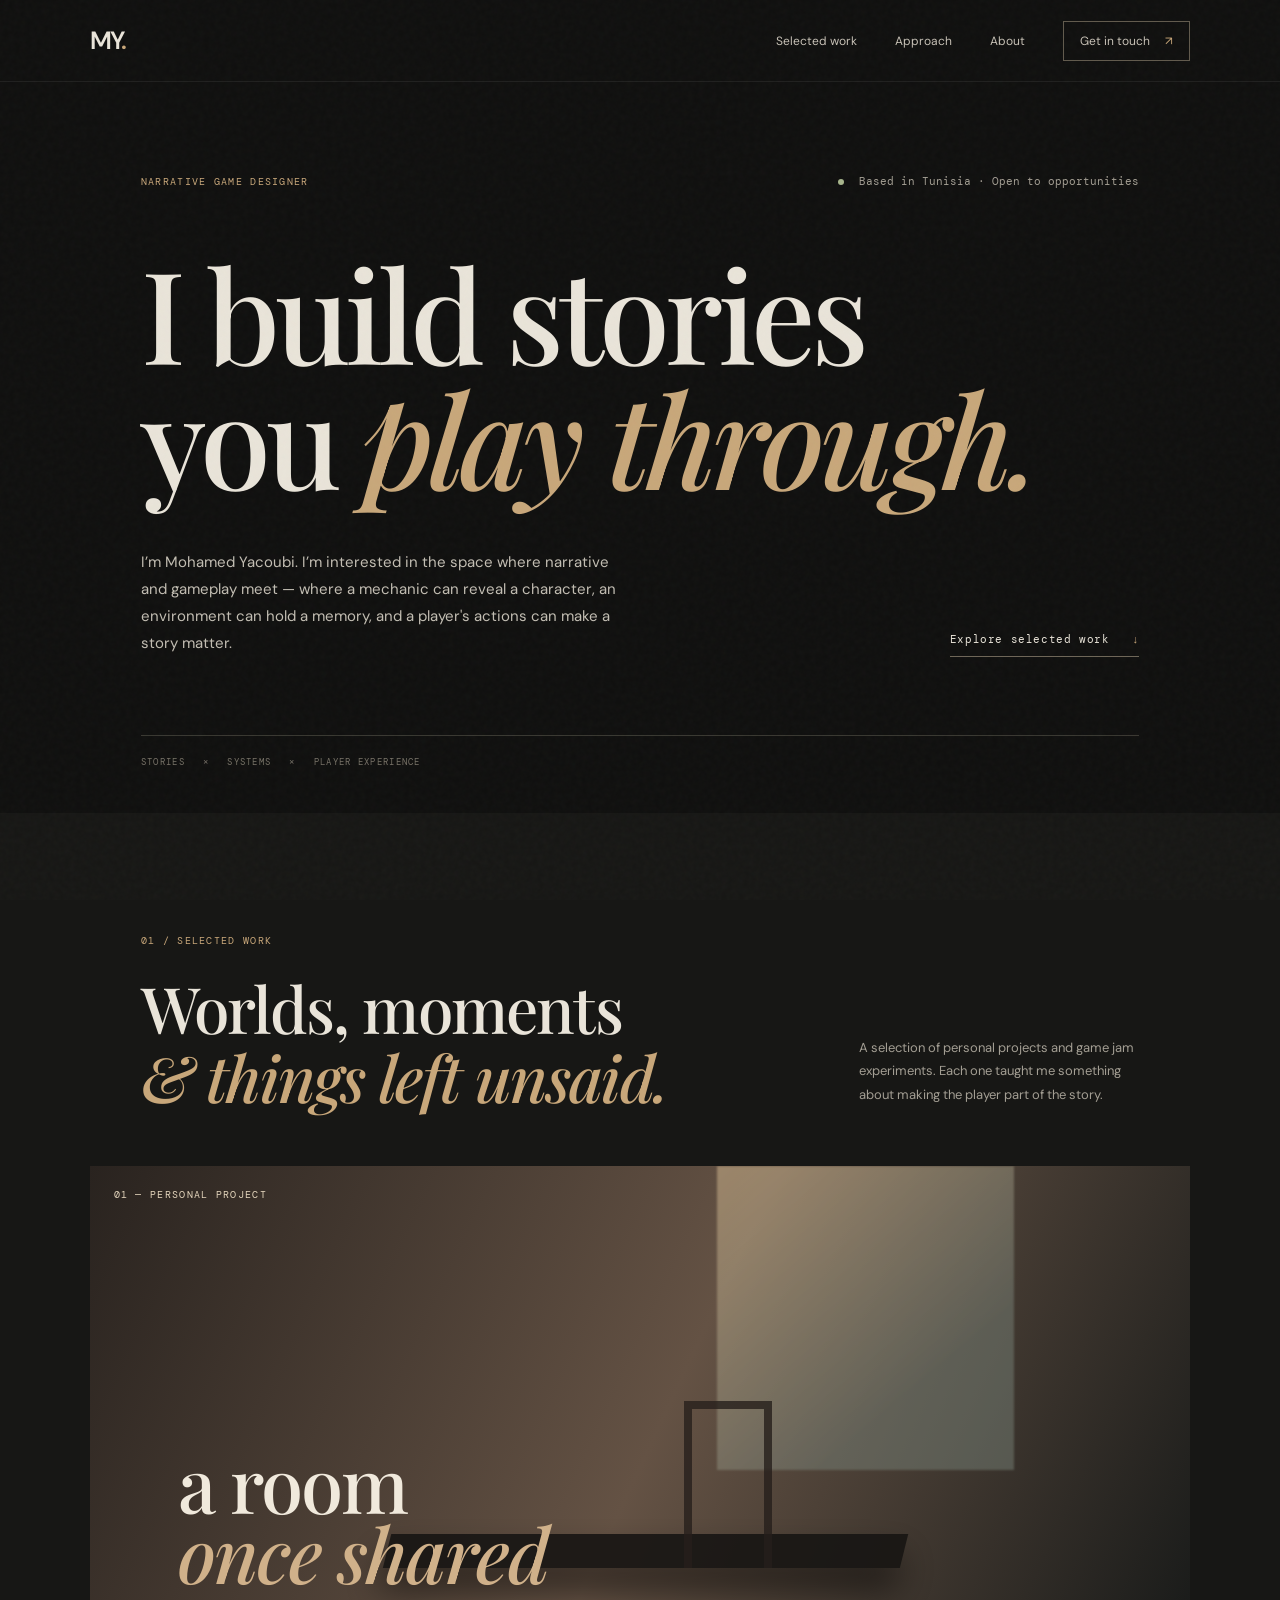
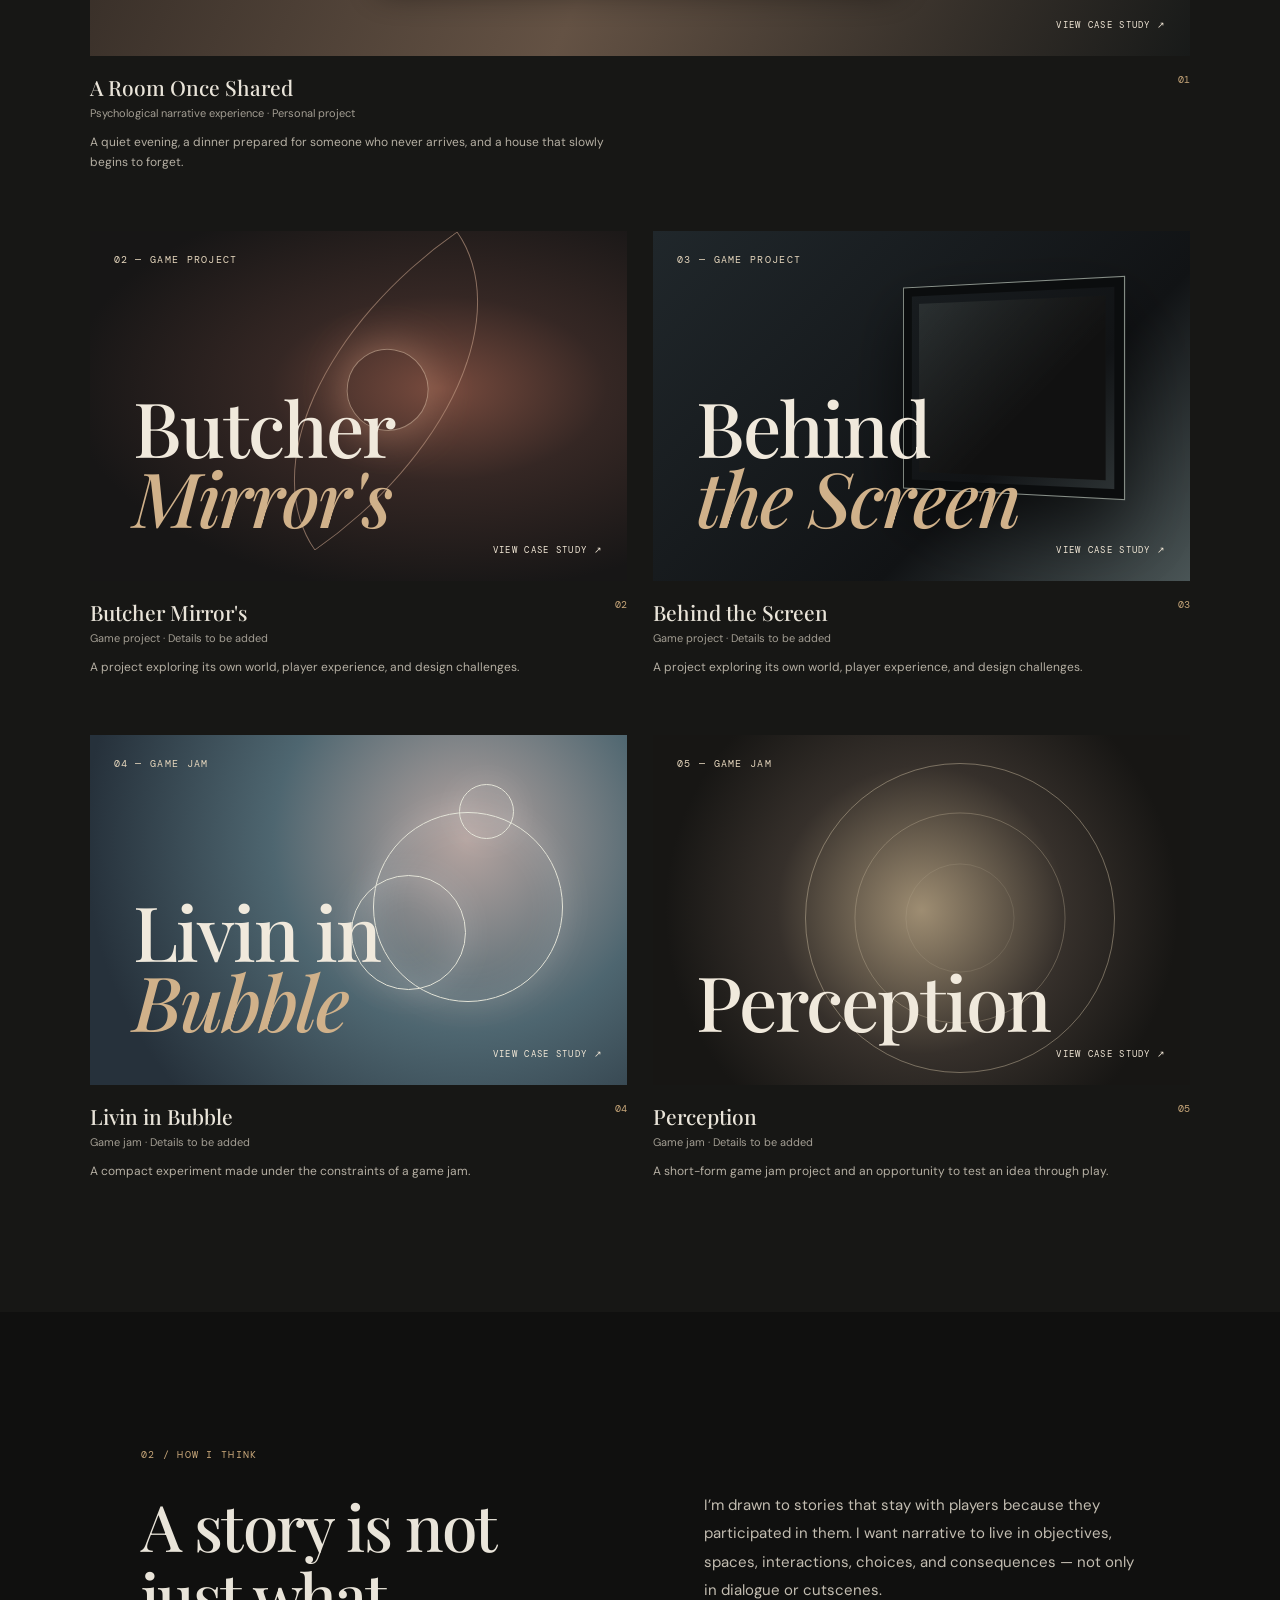
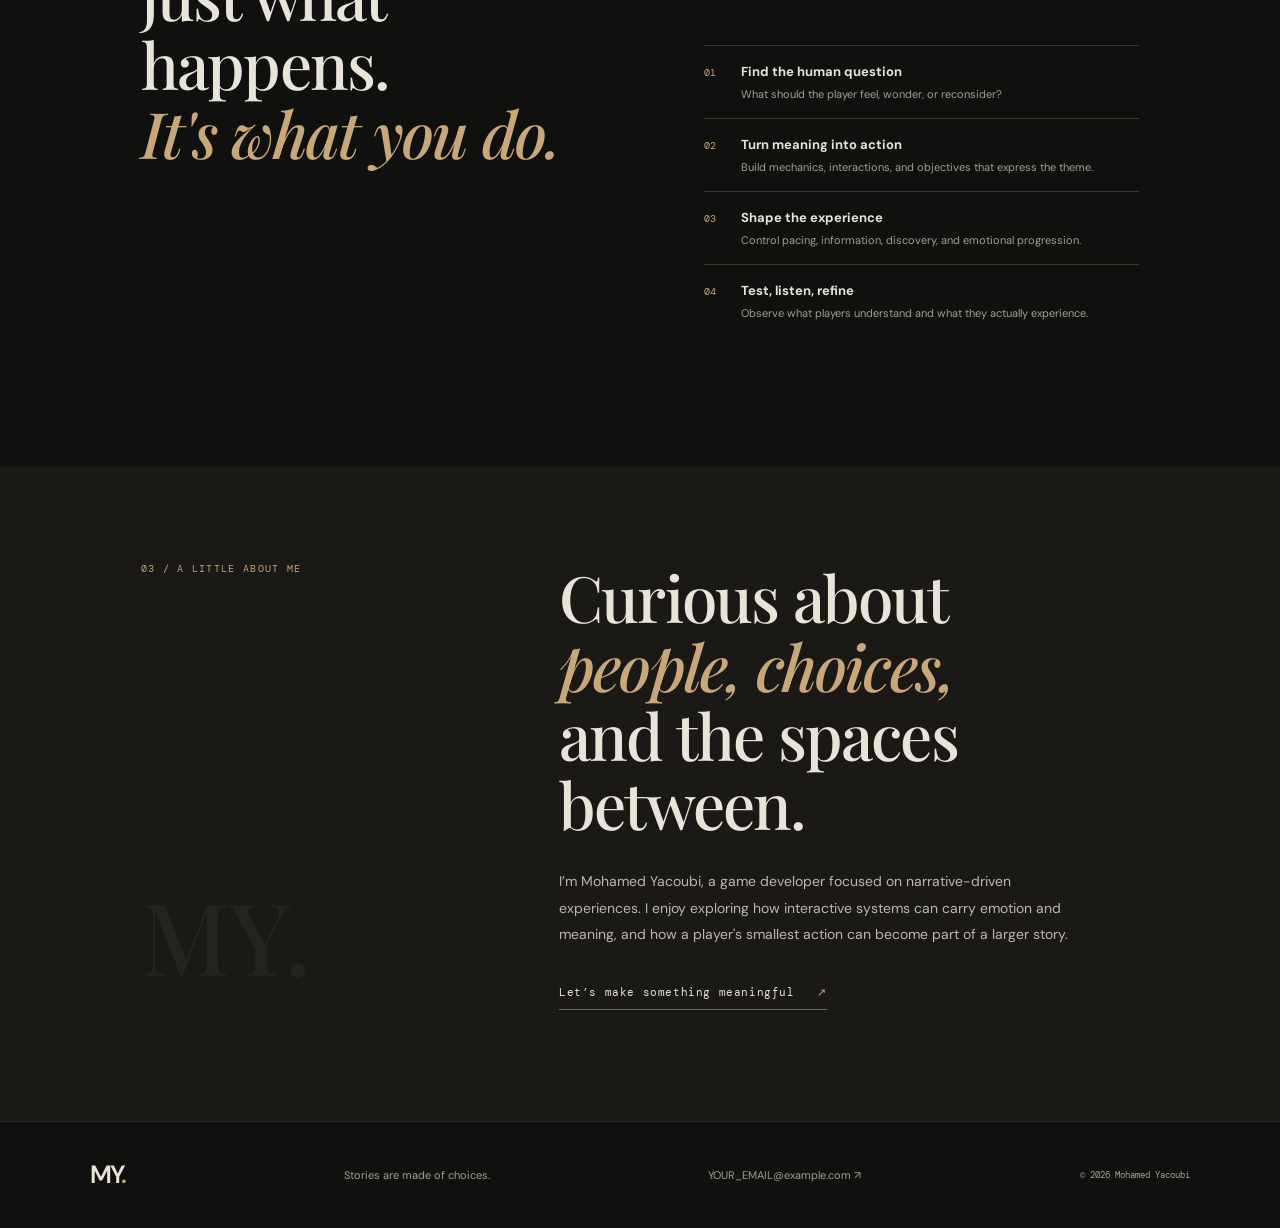
==== index.html @ dafafb75 "1" ====
<!DOCTYPE html>
<html lang="en">
<head>
  <meta charset="UTF-8">
  <meta name="viewport" content="width=device-width, initial-scale=1.0">
  <meta name="description" content="Narrative game design portfolio — stories shaped through play.">
  <title>Mohamed Yacoubi — Narrative Game Designer</title>
  <link rel="preconnect" href="https://fonts.googleapis.com">
  <link rel="preconnect" href="https://fonts.gstatic.com" crossorigin>
  <link href="https://fonts.googleapis.com/css2?family=DM+Mono:wght@400;500&family=DM+Sans:wght@400;500;600;700&family=Playfair+Display:ital,wght@0,500;0,600;0,700;1,500;1,600&display=swap" rel="stylesheet">
  <link rel="stylesheet" href="styles.css">
</head>
<body>
  <div class="grain"></div>
  <header class="site-header">
    <a class="wordmark" href="index.html">MY<span>.</span></a>
    <nav>
      <a href="#work">Selected work</a>
      <a href="#approach">Approach</a>
      <a href="#about">About</a>
      <a class="nav-contact" href="mailto:YOUR_EMAIL@example.com">Get in touch <span>↗</span></a>
    </nav>
    <button class="menu-toggle" aria-label="Open menu">☰</button>
  </header>

  <main>
    <section class="hero">
      <div class="hero-meta"><span class="eyebrow">NARRATIVE GAME DESIGNER</span><span class="availability"><i></i> Based in Tunisia · Open to opportunities</span></div>
      <h1>I build stories<br>you <em>play through.</em></h1>
      <div class="hero-bottom">
        <p class="hero-intro">I’m Mohamed Yacoubi. I’m interested in the space where narrative and gameplay meet — where a mechanic can reveal a character, an environment can hold a memory, and a player's actions can make a story matter.</p>
        <a class="text-link" href="#work">Explore selected work <span>↓</span></a>
      </div>
      <div class="hero-rule"><span>STORIES</span><span>×</span><span>SYSTEMS</span><span>×</span><span>PLAYER EXPERIENCE</span></div>
    </section>

    <section class="work-section" id="work">
      <div class="section-heading">
        <div><span class="eyebrow">01 / SELECTED WORK</span><h2>Worlds, moments<br><em>&amp; things left unsaid.</em></h2></div>
        <p>A selection of personal projects and game jam experiments. Each one taught me something about making the player part of the story.</p>
      </div>
      <div class="project-grid">
        <a class="project-card card-large" href="project.html?id=room">
          <div class="cover cover-room"><span class="cover-index">01 — PERSONAL PROJECT</span><div class="cover-art room-art"><span class="window-light"></span><span class="table-shape"></span><span class="chair-shape"></span></div><span class="cover-title">a room<br><i>once shared</i></span><span class="cover-open">VIEW CASE STUDY ↗</span></div>
          <div class="project-caption"><div><h3>A Room Once Shared</h3><p>Psychological narrative experience · Personal project</p></div><span>01</span></div>
          <p class="project-teaser">A quiet evening, a dinner prepared for someone who never arrives, and a house that slowly begins to forget.</p>
        </a>
        <a class="project-card" href="project.html?id=butcher">
          <div class="cover cover-butcher"><span class="cover-index">02 — GAME PROJECT</span><div class="abstract-eye"></div><span class="cover-title">Butcher<br><i>Mirror's</i></span><span class="cover-open">VIEW CASE STUDY ↗</span></div>
          <div class="project-caption"><div><h3>Butcher Mirror's</h3><p>Game project · Details to be added</p></div><span>02</span></div>
          <p class="project-teaser">A project exploring its own world, player experience, and design challenges.</p>
        </a>
        <a class="project-card" href="project.html?id=behind">
          <div class="cover cover-behind"><span class="cover-index">03 — GAME PROJECT</span><div class="screen-shape"><span></span></div><span class="cover-title">Behind<br><i>the Screen</i></span><span class="cover-open">VIEW CASE STUDY ↗</span></div>
          <div class="project-caption"><div><h3>Behind the Screen</h3><p>Game project · Details to be added</p></div><span>03</span></div>
          <p class="project-teaser">A project exploring its own world, player experience, and design challenges.</p>
        </a>
        <a class="project-card" href="project.html?id=bubble">
          <div class="cover cover-bubble"><span class="cover-index">04 — GAME JAM</span><div class="bubble-shapes"><i></i><i></i><i></i></div><span class="cover-title">Livin in<br><i>Bubble</i></span><span class="cover-open">VIEW CASE STUDY ↗</span></div>
          <div class="project-caption"><div><h3>Livin in Bubble</h3><p>Game jam · Details to be added</p></div><span>04</span></div>
          <p class="project-teaser">A compact experiment made under the constraints of a game jam.</p>
        </a>
        <a class="project-card" href="project.html?id=perception">
          <div class="cover cover-perception"><span class="cover-index">05 — GAME JAM</span><div class="perception-rings"><i></i><i></i><i></i></div><span class="cover-title">Perception</span><span class="cover-open">VIEW CASE STUDY ↗</span></div>
          <div class="project-caption"><div><h3>Perception</h3><p>Game jam · Details to be added</p></div><span>05</span></div>
          <p class="project-teaser">A short-form game jam project and an opportunity to test an idea through play.</p>
        </a>
      </div>
    </section>

    <section class="approach-section" id="approach">
      <span class="eyebrow">02 / HOW I THINK</span>
      <div class="approach-layout">
        <h2>A story is not<br>just what happens.<br><em>It's what you do.</em></h2>
        <div class="approach-copy">
          <p>I’m drawn to stories that stay with players because they participated in them. I want narrative to live in objectives, spaces, interactions, choices, and consequences — not only in dialogue or cutscenes.</p>
          <div class="approach-list">
            <div><span>01</span><p><b>Find the human question</b><small>What should the player feel, wonder, or reconsider?</small></p></div>
            <div><span>02</span><p><b>Turn meaning into action</b><small>Build mechanics, interactions, and objectives that express the theme.</small></p></div>
            <div><span>03</span><p><b>Shape the experience</b><small>Control pacing, information, discovery, and emotional progression.</small></p></div>
            <div><span>04</span><p><b>Test, listen, refine</b><small>Observe what players understand and what they actually experience.</small></p></div>
          </div>
        </div>
      </div>
    </section>

    <section class="about-section" id="about">
      <div class="about-label"><span class="eyebrow">03 / A LITTLE ABOUT ME</span><span class="about-mark">MY.</span></div>
      <div class="about-content"><h2>Curious about<br><em>people, choices,</em><br>and the spaces between.</h2><p>I’m Mohamed Yacoubi, a game developer focused on narrative-driven experiences. I enjoy exploring how interactive systems can carry emotion and meaning, and how a player's smallest action can become part of a larger story.</p><a class="text-link" href="mailto:YOUR_EMAIL@example.com">Let’s make something meaningful <span>↗</span></a></div>
    </section>
  </main>

  <footer><a class="wordmark" href="#">MY<span>.</span></a><p>Stories are made of choices.</p><a href="mailto:YOUR_EMAIL@example.com">YOUR_EMAIL@example.com ↗</a><small>© 2026 Mohamed Yacoubi</small></footer>
  <script src="script.js"></script>
</body>
</html>
---- styles.css ----
@import url('https://fonts.googleapis.com/css2?family=DM+Mono:wght@400;500&family=DM+Sans:wght@400;500;600;700&family=Playfair+Display:ital,wght@0,500;0,600;0,700;1,500;1,600&display=swap');
:root{--bg:#10100f;--panel:#191917;--paper:#e9e4d9;--muted:#a39e93;--line:#393831;--accent:#c8a77a;--serif:'Playfair Display',Georgia,serif;--sans:'DM Sans',Arial,sans-serif;--mono:'DM Mono',monospace}
*{box-sizing:border-box}html{scroll-behavior:smooth}body{margin:0;background:var(--bg);color:var(--paper);font-family:var(--sans);font-weight:400}a{color:inherit;text-decoration:none}.grain{position:fixed;inset:0;pointer-events:none;z-index:10;opacity:.055;background-image:url("data:image/svg+xml,%3Csvg viewBox='0 0 180 180' xmlns='http://www.w3.org/2000/svg'%3E%3Cfilter id='n'%3E%3CfeTurbulence type='fractalNoise' baseFrequency='.9' numOctaves='3' stitchTiles='stitch'/%3E%3C/filter%3E%3Crect width='100%25' height='100%25' filter='url(%23n)' opacity='.5'/%3E%3C/svg%3E")}
.site-header{height:82px;padding:0 7vw;display:flex;align-items:center;justify-content:space-between;border-bottom:1px solid #ffffff12;position:relative;z-index:20}.wordmark{font:600 25px var(--sans);letter-spacing:-2px}.wordmark span{color:var(--accent)}nav{display:flex;align-items:center;gap:38px;font-size:12px;color:#c7c1b6}nav a{transition:color .2s}nav a:hover,.text-link:hover{color:var(--accent)}.nav-contact{border:1px solid #625b4e;padding:11px 16px}.nav-contact span{color:var(--accent);margin-left:12px}.menu-toggle{display:none;background:none;border:0;color:var(--paper);font-size:22px}
.hero{padding:92px 11vw 45px;min-height:610px;display:flex;flex-direction:column;justify-content:center}.hero-meta,.hero-bottom,.hero-rule{display:flex;justify-content:space-between;align-items:center}.eyebrow,.cover-index,.cover-open,.hero-rule,.project-hero-meta,.back-link,.project-status{font:10px var(--mono);letter-spacing:1.3px;color:var(--accent)}.availability{font:11px var(--mono);color:var(--muted)}.availability i{display:inline-block;width:6px;height:6px;background:#a7b58c;border-radius:50%;margin-right:8px}.hero h1{font:500 clamp(68px,10vw,142px)/.98 var(--serif);letter-spacing:-5px;margin:62px 0 48px}.hero h1 em,.section-heading h2 em,.approach-layout h2 em,.about-content h2 em,.case-block h2 em{font-weight:500;color:var(--accent)}.hero-bottom{align-items:flex-end;gap:40px}.hero-intro{max-width:490px;font-size:15px;line-height:1.8;color:#c3beb3;margin:0}.text-link{font:11px var(--mono);letter-spacing:.6px;border-bottom:1px solid #6e6658;padding-bottom:10px;white-space:nowrap}.text-link span{color:var(--accent);margin-left:15px}.hero-rule{justify-content:flex-start;gap:18px;border-top:1px solid var(--line);margin-top:78px;padding-top:20px;color:#777267;font-size:9px}
.work-section{padding:115px 7vw 130px;background:#171715}.section-heading{display:flex;justify-content:space-between;align-items:flex-end;margin:0 4vw 55px}.section-heading h2,.approach-layout h2,.about-content h2{font:500 clamp(42px,5vw,68px)/1.08 var(--serif);letter-spacing:-1.8px;margin:24px 0 0}.section-heading>p{max-width:280px;font-size:13px;line-height:1.8;color:var(--muted);margin:0 0 5px}.project-grid{display:grid;grid-template-columns:1fr 1fr;gap:58px 26px}.project-card{display:block;min-width:0}.card-large{grid-column:span 2}.cover{height:350px;position:relative;overflow:hidden;background:#282722;transition:filter .3s}.card-large .cover{height:490px}.project-card:hover .cover{filter:brightness(1.14)}.cover-index{position:absolute;top:22px;left:24px;z-index:2;color:#e5d6bd}.cover-title{position:absolute;z-index:3;left:8%;bottom:14%;font:500 clamp(42px,6vw,76px)/.92 var(--serif);letter-spacing:-2px;color:#f0e9dc}.cover-title i{color:#d0b18a}.cover-open{position:absolute;right:24px;bottom:25px;z-index:3;color:#f1e7d6;font-size:9px}.project-caption{display:flex;justify-content:space-between;margin-top:17px}.project-caption h3{font:500 21px var(--serif);margin:0 0 5px}.project-caption p,.project-teaser{font-size:11px;color:var(--muted);margin:0}.project-caption>span{font:10px var(--mono);color:var(--accent)}.project-teaser{font-size:12px;line-height:1.7;max-width:540px;margin-top:12px;color:#b5afa3}
.cover-room{background:linear-gradient(115deg,#29231f,#645244 52%,#181a19)}.room-art{position:absolute;inset:0;opacity:.9}.window-light{position:absolute;right:16%;top:0;width:27%;height:62%;background:linear-gradient(140deg,#e5c99c,#7f8a80 70%);opacity:.5;filter:blur(1px)}.table-shape{position:absolute;bottom:18%;left:27%;width:47%;height:7%;background:#171513;transform:skew(-14deg);box-shadow:0 22px 35px #0009}.chair-shape{position:absolute;bottom:18%;left:54%;width:8%;height:34%;border:8px solid #211b18;border-bottom:0;opacity:.8}.cover-butcher{background:radial-gradient(ellipse at 65% 45%,#784b3e 0,#352724 34%,#171616 75%)}.abstract-eye{position:absolute;width:300px;height:180px;border:1px solid #c9a38b;border-radius:100% 0;transform:rotate(-35deg);right:17%;top:20%;opacity:.6}.abstract-eye:after{content:"";position:absolute;width:80px;height:80px;border:1px solid #d2b49c;border-radius:50%;left:37%;top:27%;box-shadow:0 0 45px #c38e75}.cover-behind{background:linear-gradient(135deg,#20272b,#111315 65%,#4a5556)}.screen-shape{position:absolute;right:13%;top:15%;width:42%;height:60%;border:9px solid #0b0d0e;box-shadow:0 0 0 1px #89918a,0 30px 70px #0009;transform:perspective(500px) rotateY(-14deg)}.screen-shape span{position:absolute;inset:8px;background:linear-gradient(135deg,#78847e33,#111 60%)}.cover-bubble{background:radial-gradient(circle at 70% 30%,#b5a4a0,#4e6670 43%,#26313b 85%)}.bubble-shapes i{position:absolute;border:1px solid #e5e5d9;border-radius:50%;width:190px;height:190px;right:12%;top:22%;box-shadow:inset 0 0 40px #fff2,0 0 35px #fff2}.bubble-shapes i:nth-child(2){width:115px;height:115px;right:30%;top:40%}.bubble-shapes i:nth-child(3){width:55px;height:55px;right:21%;top:14%}.cover-perception{background:radial-gradient(circle at center,#9e8d72,#36302b 45%,#171614 80%)}.perception-rings i{position:absolute;width:310px;height:310px;border:1px solid #d3c4a7;border-radius:50%;top:8%;right:14%;opacity:.45}.perception-rings i:nth-child(2){transform:scale(.68)}.perception-rings i:nth-child(3){transform:scale(.35)}
.approach-section{padding:130px 11vw}.approach-layout{display:grid;grid-template-columns:1fr 1fr;gap:10vw;margin-top:28px}.approach-layout h2{margin:0}.approach-copy>p{font-size:15px;line-height:1.9;color:#c3bdb1;margin:0 0 40px}.approach-list>div{display:flex;gap:25px;border-top:1px solid var(--line);padding:17px 0}.approach-list>div>span{font:10px var(--mono);color:var(--accent);padding-top:3px}.approach-list p{margin:0;font-size:13px}.approach-list small{display:block;color:var(--muted);font-size:11px;margin-top:7px}
.about-section{padding:95px 11vw 120px;background:#1a1916;display:grid;grid-template-columns:1fr 2fr;gap:10vw}.about-label{display:flex;flex-direction:column;justify-content:space-between}.about-mark{font:500 100px var(--serif);color:#ffffff0c}.about-content h2{margin:0 0 30px}.about-content>p{font-size:14px;line-height:1.9;color:#bdb7ab;max-width:520px;margin-bottom:32px}
footer{padding:35px 7vw;display:flex;align-items:center;justify-content:space-between;border-top:1px solid #ffffff18;color:var(--muted);font-size:11px}footer .wordmark{color:var(--paper)}footer small{font:9px var(--mono)}
/* Project detail pages */
.project-page{padding:45px 11vw 100px}.back-link{display:inline-block;margin-bottom:55px;color:#b9ad99}.project-hero-meta{display:flex;justify-content:space-between;margin-bottom:20px}.project-cover{height:440px;position:relative;overflow:hidden;display:flex;align-items:flex-end;padding:0 7% 7%;background:#292722}.project-cover h1{font:500 clamp(56px,9vw,112px)/.95 var(--serif);letter-spacing:-3px;position:relative;z-index:2;margin:0}.project-cover .cover-index{top:24px;left:26px}.project-cover-art{position:absolute;inset:0;opacity:.45}.project-intro{padding:50px 0 70px;border-bottom:1px solid var(--line);display:grid;grid-template-columns:1fr 2fr auto;gap:35px;align-items:start}.project-intro>p{font:500 25px/1.5 var(--serif);max-width:690px;margin:0;color:#e4ddd0}.project-status{font-size:9px;border:1px solid #665c4e;padding:9px 11px;white-space:nowrap}.case-study{padding-top:25px}.case-block{display:grid;grid-template-columns:1fr 2fr;gap:10vw;padding:65px 0;border-bottom:1px solid var(--line)}.case-block>.eyebrow{padding-top:12px}.case-block h2{font:500 clamp(38px,5vw,58px)/1.08 var(--serif);margin:0 0 24px}.case-block>div>p{font-size:14px;line-height:2;color:#c1bbaf;max-width:700px;margin:0}.learning-block{border-bottom:0}.content-needed{background:#1b1a17;border:1px solid #3b372e;padding:35px 40px;margin:55px 0}.content-needed h2{font:500 35px var(--serif);margin:17px 0}.content-needed>p{font-size:13px;line-height:1.8;color:#bdb6aa;max-width:650px}.content-needed ul{padding-left:20px;color:#d7cfc1;font-size:13px;line-height:2}.editor-note{border-left:2px solid var(--accent);padding-left:15px;color:#a79c8a!important}.next-project{display:flex;justify-content:space-between;border-top:1px solid var(--line);padding-top:25px;font:11px var(--mono);color:var(--accent)}
@media(max-width:760px){.site-header{height:70px;padding:0 6vw}nav{display:none;position:absolute;top:70px;left:0;right:0;background:#171715;padding:25px 7vw;flex-direction:column;align-items:flex-start;gap:22px}.site-header.menu-open nav{display:flex}.menu-toggle{display:block}.hero{padding:75px 7vw 35px;min-height:570px}.hero h1{font-size:clamp(58px,15vw,94px);letter-spacing:-3px;margin:65px 0 35px}.hero-meta{align-items:flex-start;gap:15px;flex-direction:column}.hero-bottom{align-items:flex-start;flex-direction:column}.hero-rule{margin-top:55px;gap:9px;font-size:7px}.work-section{padding:85px 6vw}.section-heading{margin:0 0 35px;display:block}.section-heading>p{margin-top:22px}.project-grid{grid-template-columns:1fr;gap:40px}.card-large{grid-column:auto}.cover,.card-large .cover{height:330px}.cover-title{font-size:54px}.approach-section{padding:85px 7vw}.approach-layout{grid-template-columns:1fr;gap:45px}.about-section{padding:75px 7vw;grid-template-columns:1fr;gap:30px}.about-mark{display:none}footer{padding:30px 7vw;flex-wrap:wrap;gap:18px}footer p{display:none}.project-page{padding:35px 7vw 70px}.back-link{margin-bottom:35px}.project-cover{height:330px}.project-cover h1{font-size:58px}.project-intro{grid-template-columns:1fr;gap:18px;padding:35px 0 45px}.project-intro>p{font-size:22px}.project-status{justify-self:start}.case-block{grid-template-columns:1fr;gap:20px;padding:45px 0}.case-block h2{font-size:45px}.content-needed{padding:25px 22px;margin:40px 0}.next-project{gap:15px;font-size:9px}}
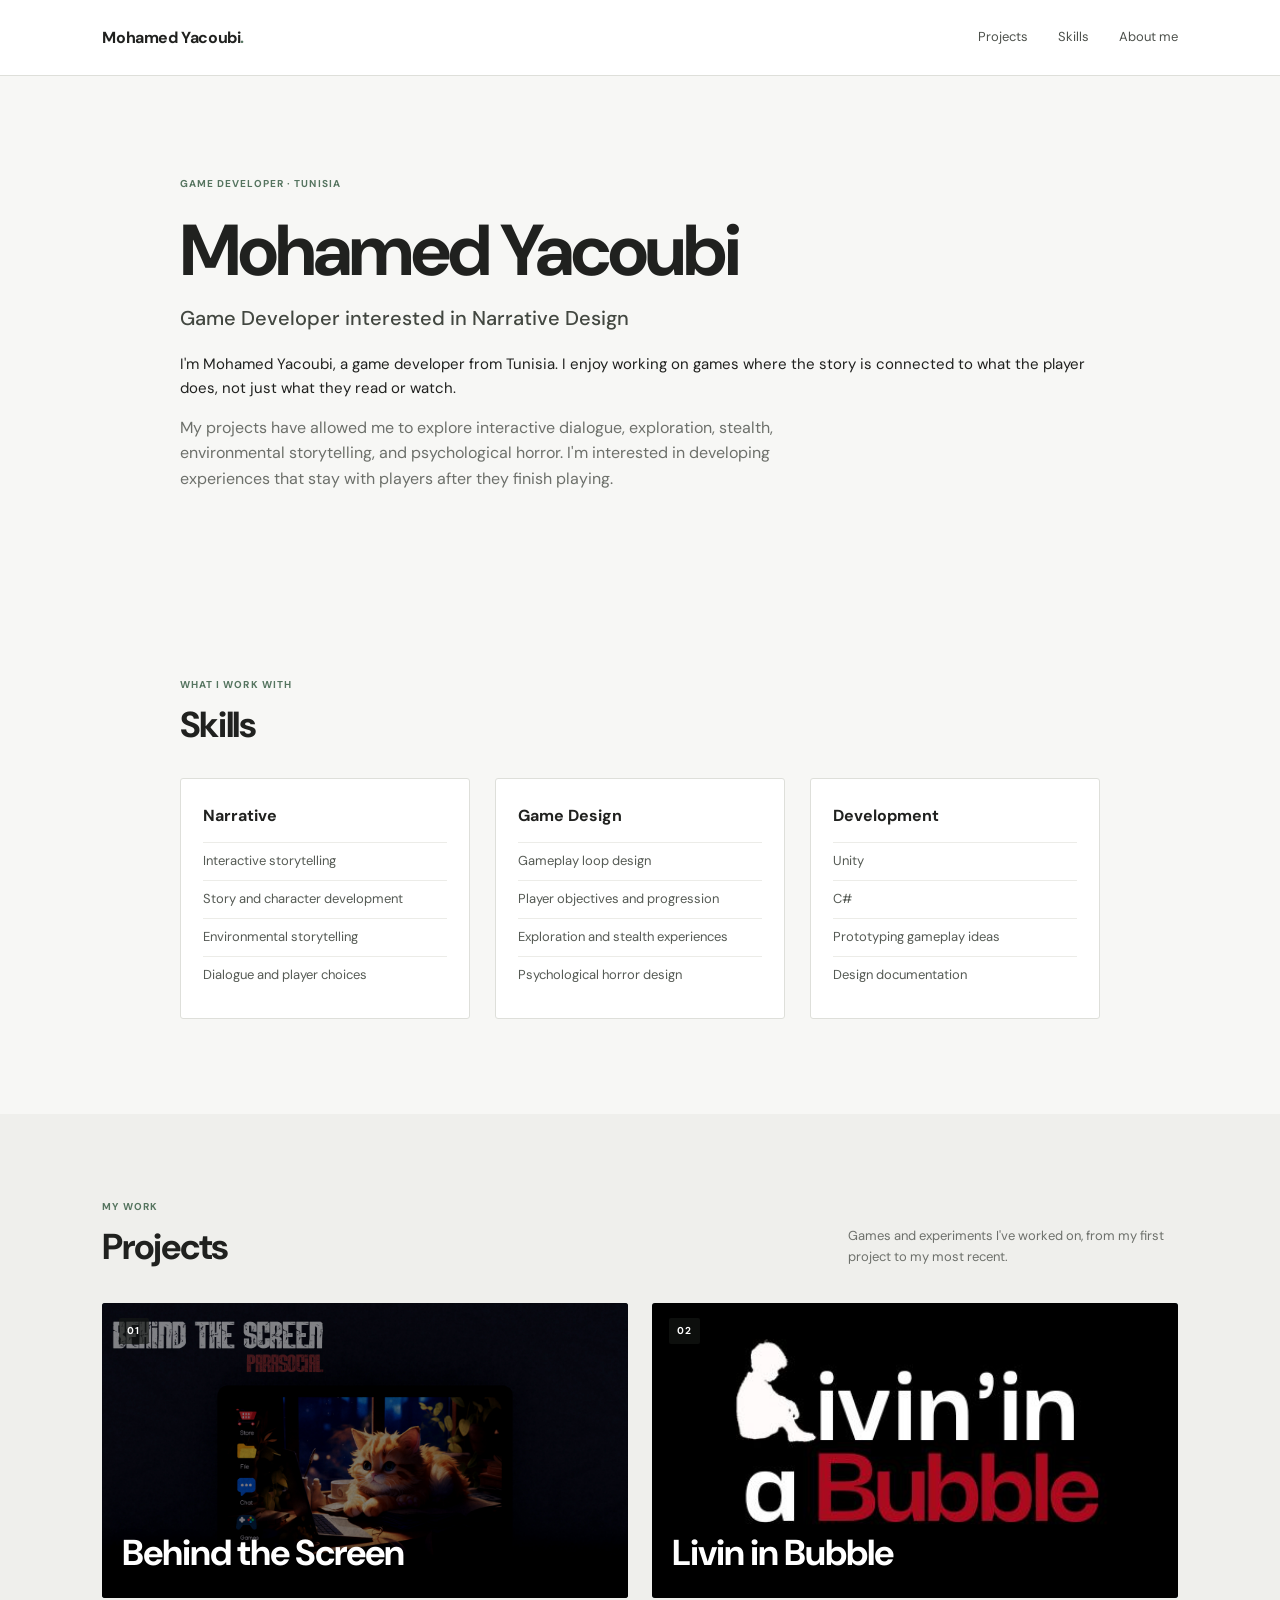
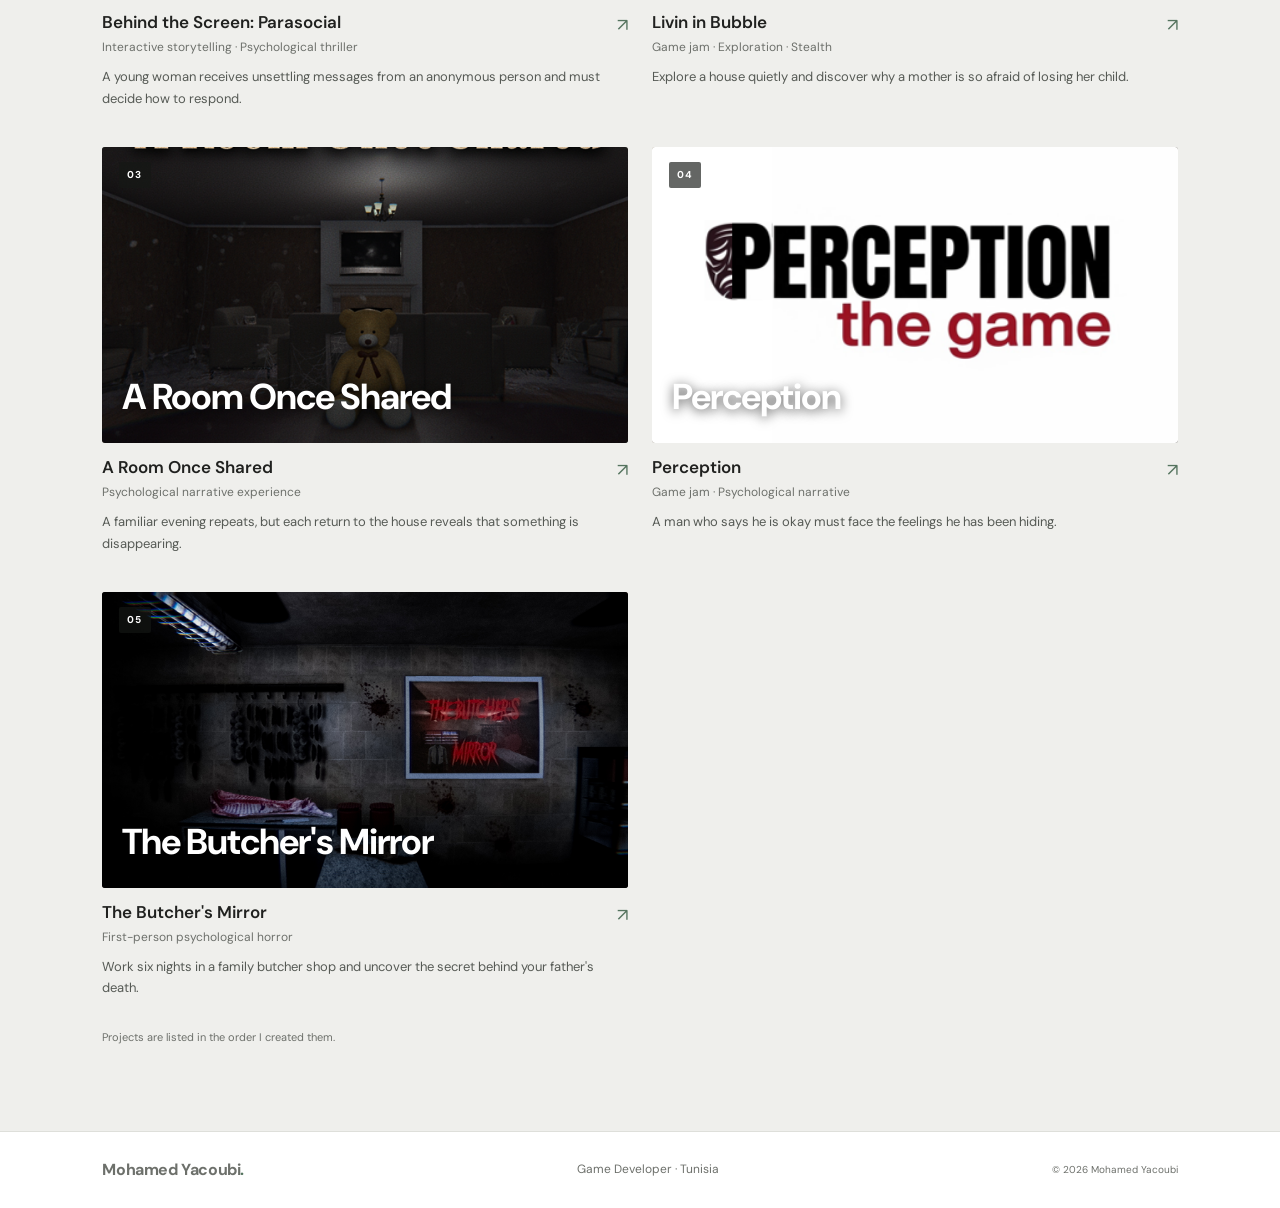
==== commit baf46d3b: "2" ====
--- a/index.html
+++ b/index.html
@@ -3,94 +3,86 @@
 <head>
   <meta charset="UTF-8">
   <meta name="viewport" content="width=device-width, initial-scale=1.0">
-  <meta name="description" content="Narrative game design portfolio — stories shaped through play.">
-  <title>Mohamed Yacoubi — Narrative Game Designer</title>
+  <meta name="description" content="Mohamed Yacoubi — game developer interested in narrative design and interactive storytelling.">
+  <title>Mohamed Yacoubi | Game Developer</title>
   <link rel="preconnect" href="https://fonts.googleapis.com">
   <link rel="preconnect" href="https://fonts.gstatic.com" crossorigin>
-  <link href="https://fonts.googleapis.com/css2?family=DM+Mono:wght@400;500&family=DM+Sans:wght@400;500;600;700&family=Playfair+Display:ital,wght@0,500;0,600;0,700;1,500;1,600&display=swap" rel="stylesheet">
+  <link href="https://fonts.googleapis.com/css2?family=DM+Sans:wght@400;500;600;700&display=swap" rel="stylesheet">
   <link rel="stylesheet" href="styles.css">
 </head>
 <body>
-  <div class="grain"></div>
   <header class="site-header">
-    <a class="wordmark" href="index.html">MY<span>.</span></a>
-    <nav>
-      <a href="#work">Selected work</a>
-      <a href="#approach">Approach</a>
-      <a href="#about">About</a>
-      <a class="nav-contact" href="mailto:YOUR_EMAIL@example.com">Get in touch <span>↗</span></a>
+    <a class="wordmark" href="index.html">Mohamed Yacoubi<span>.</span></a>
+    <nav id="site-nav">
+      <a href="#work">Projects</a>
+      <a href="#skills">Skills</a>
+      <a href="#about">About me</a>
     </nav>
-    <button class="menu-toggle" aria-label="Open menu">☰</button>
+    <button class="menu-toggle" aria-label="Toggle navigation" aria-expanded="false">☰</button>
   </header>
 
   <main>
-    <section class="hero">
-      <div class="hero-meta"><span class="eyebrow">NARRATIVE GAME DESIGNER</span><span class="availability"><i></i> Based in Tunisia · Open to opportunities</span></div>
-      <h1>I build stories<br>you <em>play through.</em></h1>
-      <div class="hero-bottom">
-        <p class="hero-intro">I’m Mohamed Yacoubi. I’m interested in the space where narrative and gameplay meet — where a mechanic can reveal a character, an environment can hold a memory, and a player's actions can make a story matter.</p>
-        <a class="text-link" href="#work">Explore selected work <span>↓</span></a>
+    <section class="simple-hero">
+      <p class="eyebrow">GAME DEVELOPER · TUNISIA</p>
+      <h1>Mohamed Yacoubi</h1>
+      <h2>Game Developer interested in Narrative Design</h2>
+      <p>I'm Mohamed Yacoubi, a game developer from Tunisia. I enjoy working on games where the story is connected to what the player does, not just what they read or watch.</p>
+        <p>My projects have allowed me to explore interactive dialogue, exploration, stealth, environmental storytelling, and psychological horror. I'm interested in developing experiences that stay with players after they finish playing.</p>
+    </section>
+
+
+    <section class="skills-section" id="skills">
+      <p class="eyebrow">WHAT I WORK WITH</p>
+      <h2>Skills</h2>
+      <div class="skills-grid">
+        <div><h3>Narrative</h3><ul><li>Interactive storytelling</li><li>Story and character development</li><li>Environmental storytelling</li><li>Dialogue and player choices</li></ul></div>
+        <div><h3>Game Design</h3><ul><li>Gameplay loop design</li><li>Player objectives and progression</li><li>Exploration and stealth experiences</li><li>Psychological horror design</li></ul></div>
+        <div><h3>Development</h3><ul><li>Unity</li><li>C#</li><li>Prototyping gameplay ideas</li><li>Design documentation</li></ul></div>
       </div>
-      <div class="hero-rule"><span>STORIES</span><span>×</span><span>SYSTEMS</span><span>×</span><span>PLAYER EXPERIENCE</span></div>
     </section>
+
+
+
 
     <section class="work-section" id="work">
       <div class="section-heading">
-        <div><span class="eyebrow">01 / SELECTED WORK</span><h2>Worlds, moments<br><em>&amp; things left unsaid.</em></h2></div>
-        <p>A selection of personal projects and game jam experiments. Each one taught me something about making the player part of the story.</p>
+        <div><p class="eyebrow">MY WORK</p><h2>Projects</h2></div>
+        <p>Games and experiments I've worked on, from my first project to my most recent.</p>
       </div>
       <div class="project-grid">
-        <a class="project-card card-large" href="project.html?id=room">
-          <div class="cover cover-room"><span class="cover-index">01 — PERSONAL PROJECT</span><div class="cover-art room-art"><span class="window-light"></span><span class="table-shape"></span><span class="chair-shape"></span></div><span class="cover-title">a room<br><i>once shared</i></span><span class="cover-open">VIEW CASE STUDY ↗</span></div>
-          <div class="project-caption"><div><h3>A Room Once Shared</h3><p>Psychological narrative experience · Personal project</p></div><span>01</span></div>
-          <p class="project-teaser">A quiet evening, a dinner prepared for someone who never arrives, and a house that slowly begins to forget.</p>
+        <a class="project-card" href="project.html?id=behind">
+          <div class="cover cover-behind"><img class="project-card-image" src="assets/images/behind-cover.jpg" alt="Behind the Screen: Parasocial gameplay screenshot" onerror="this.remove()"><span class="cover-index">01</span><span class="cover-title">Behind the Screen</span></div>
+          <div class="project-caption"><div><h3>Behind the Screen: Parasocial</h3><p>Interactive storytelling · Psychological thriller</p></div><span>↗</span></div>
+          <p class="project-teaser">A young woman receives unsettling messages from an anonymous person and must decide how to respond.</p>
+        </a>
+        <a class="project-card" href="project.html?id=bubble">
+          <div class="cover cover-bubble"><img class="project-card-image" src="assets/images/bubble-cover.jpg" alt="Livin in Bubble gameplay screenshot" onerror="this.remove()"><span class="cover-index">02</span><span class="cover-title">Livin in Bubble</span></div>
+          <div class="project-caption"><div><h3>Livin in Bubble</h3><p>Game jam · Exploration · Stealth</p></div><span>↗</span></div>
+          <p class="project-teaser">Explore a house quietly and discover why a mother is so afraid of losing her child.</p>
+        </a>
+        <a class="project-card" href="project.html?id=room">
+          <div class="cover cover-room"><img class="project-card-image" src="assets/images/room-cover.png" alt="A Room Once Shared gameplay screenshot" onerror="this.remove()"><span class="cover-index">03</span><span class="cover-title">A Room Once Shared</span></div>
+          <div class="project-caption"><div><h3>A Room Once Shared</h3><p>Psychological narrative experience</p></div><span>↗</span></div>
+          <p class="project-teaser">A familiar evening repeats, but each return to the house reveals that something is disappearing.</p>
+        </a>
+        <a class="project-card" href="project.html?id=perception">
+          <div class="cover cover-perception"><img class="project-card-image" src="assets/images/perception-cover.png" alt="Perception gameplay screenshot" onerror="this.remove()"><span class="cover-index">04</span><span class="cover-title">Perception</span></div>
+          <div class="project-caption"><div><h3>Perception</h3><p>Game jam · Psychological narrative</p></div><span>↗</span></div>
+          <p class="project-teaser">A man who says he is okay must face the feelings he has been hiding.</p>
         </a>
         <a class="project-card" href="project.html?id=butcher">
-          <div class="cover cover-butcher"><span class="cover-index">02 — GAME PROJECT</span><div class="abstract-eye"></div><span class="cover-title">Butcher<br><i>Mirror's</i></span><span class="cover-open">VIEW CASE STUDY ↗</span></div>
-          <div class="project-caption"><div><h3>Butcher Mirror's</h3><p>Game project · Details to be added</p></div><span>02</span></div>
-          <p class="project-teaser">A project exploring its own world, player experience, and design challenges.</p>
-        </a>
-        <a class="project-card" href="project.html?id=behind">
-          <div class="cover cover-behind"><span class="cover-index">03 — GAME PROJECT</span><div class="screen-shape"><span></span></div><span class="cover-title">Behind<br><i>the Screen</i></span><span class="cover-open">VIEW CASE STUDY ↗</span></div>
-          <div class="project-caption"><div><h3>Behind the Screen</h3><p>Game project · Details to be added</p></div><span>03</span></div>
-          <p class="project-teaser">A project exploring its own world, player experience, and design challenges.</p>
-        </a>
-        <a class="project-card" href="project.html?id=bubble">
-          <div class="cover cover-bubble"><span class="cover-index">04 — GAME JAM</span><div class="bubble-shapes"><i></i><i></i><i></i></div><span class="cover-title">Livin in<br><i>Bubble</i></span><span class="cover-open">VIEW CASE STUDY ↗</span></div>
-          <div class="project-caption"><div><h3>Livin in Bubble</h3><p>Game jam · Details to be added</p></div><span>04</span></div>
-          <p class="project-teaser">A compact experiment made under the constraints of a game jam.</p>
-        </a>
-        <a class="project-card" href="project.html?id=perception">
-          <div class="cover cover-perception"><span class="cover-index">05 — GAME JAM</span><div class="perception-rings"><i></i><i></i><i></i></div><span class="cover-title">Perception</span><span class="cover-open">VIEW CASE STUDY ↗</span></div>
-          <div class="project-caption"><div><h3>Perception</h3><p>Game jam · Details to be added</p></div><span>05</span></div>
-          <p class="project-teaser">A short-form game jam project and an opportunity to test an idea through play.</p>
+          <div class="cover cover-butcher"><img class="project-card-image" src="assets/images/butcher-cover.jpg" alt="The Butcher's Mirror gameplay screenshot" onerror="this.remove()"><span class="cover-index">05</span><span class="cover-title">The Butcher's Mirror</span></div>
+          <div class="project-caption"><div><h3>The Butcher's Mirror</h3><p>First-person psychological horror</p></div><span>↗</span></div>
+          <p class="project-teaser">Work six nights in a family butcher shop and uncover the secret behind your father's death.</p>
         </a>
       </div>
+      <p class="work-note">Projects are listed in the order I created them.</p>
     </section>
 
-    <section class="approach-section" id="approach">
-      <span class="eyebrow">02 / HOW I THINK</span>
-      <div class="approach-layout">
-        <h2>A story is not<br>just what happens.<br><em>It's what you do.</em></h2>
-        <div class="approach-copy">
-          <p>I’m drawn to stories that stay with players because they participated in them. I want narrative to live in objectives, spaces, interactions, choices, and consequences — not only in dialogue or cutscenes.</p>
-          <div class="approach-list">
-            <div><span>01</span><p><b>Find the human question</b><small>What should the player feel, wonder, or reconsider?</small></p></div>
-            <div><span>02</span><p><b>Turn meaning into action</b><small>Build mechanics, interactions, and objectives that express the theme.</small></p></div>
-            <div><span>03</span><p><b>Shape the experience</b><small>Control pacing, information, discovery, and emotional progression.</small></p></div>
-            <div><span>04</span><p><b>Test, listen, refine</b><small>Observe what players understand and what they actually experience.</small></p></div>
-          </div>
-        </div>
-      </div>
-    </section>
 
-    <section class="about-section" id="about">
-      <div class="about-label"><span class="eyebrow">03 / A LITTLE ABOUT ME</span><span class="about-mark">MY.</span></div>
-      <div class="about-content"><h2>Curious about<br><em>people, choices,</em><br>and the spaces between.</h2><p>I’m Mohamed Yacoubi, a game developer focused on narrative-driven experiences. I enjoy exploring how interactive systems can carry emotion and meaning, and how a player's smallest action can become part of a larger story.</p><a class="text-link" href="mailto:YOUR_EMAIL@example.com">Let’s make something meaningful <span>↗</span></a></div>
-    </section>
   </main>
 
-  <footer><a class="wordmark" href="#">MY<span>.</span></a><p>Stories are made of choices.</p><a href="mailto:YOUR_EMAIL@example.com">YOUR_EMAIL@example.com ↗</a><small>© 2026 Mohamed Yacoubi</small></footer>
+  <footer><a class="wordmark" href="#top">Mohamed Yacoubi<span>.</span></a><p>Game Developer · Tunisia</p><small>© 2026 Mohamed Yacoubi</small></footer>
   <script src="script.js"></script>
 </body>
-</html>+</html>
--- a/styles.css
+++ b/styles.css
@@ -1,13 +1,12 @@
-@import url('https://fonts.googleapis.com/css2?family=DM+Mono:wght@400;500&family=DM+Sans:wght@400;500;600;700&family=Playfair+Display:ital,wght@0,500;0,600;0,700;1,500;1,600&display=swap');
-:root{--bg:#10100f;--panel:#191917;--paper:#e9e4d9;--muted:#a39e93;--line:#393831;--accent:#c8a77a;--serif:'Playfair Display',Georgia,serif;--sans:'DM Sans',Arial,sans-serif;--mono:'DM Mono',monospace}
-*{box-sizing:border-box}html{scroll-behavior:smooth}body{margin:0;background:var(--bg);color:var(--paper);font-family:var(--sans);font-weight:400}a{color:inherit;text-decoration:none}.grain{position:fixed;inset:0;pointer-events:none;z-index:10;opacity:.055;background-image:url("data:image/svg+xml,%3Csvg viewBox='0 0 180 180' xmlns='http://www.w3.org/2000/svg'%3E%3Cfilter id='n'%3E%3CfeTurbulence type='fractalNoise' baseFrequency='.9' numOctaves='3' stitchTiles='stitch'/%3E%3C/filter%3E%3Crect width='100%25' height='100%25' filter='url(%23n)' opacity='.5'/%3E%3C/svg%3E")}
-.site-header{height:82px;padding:0 7vw;display:flex;align-items:center;justify-content:space-between;border-bottom:1px solid #ffffff12;position:relative;z-index:20}.wordmark{font:600 25px var(--sans);letter-spacing:-2px}.wordmark span{color:var(--accent)}nav{display:flex;align-items:center;gap:38px;font-size:12px;color:#c7c1b6}nav a{transition:color .2s}nav a:hover,.text-link:hover{color:var(--accent)}.nav-contact{border:1px solid #625b4e;padding:11px 16px}.nav-contact span{color:var(--accent);margin-left:12px}.menu-toggle{display:none;background:none;border:0;color:var(--paper);font-size:22px}
-.hero{padding:92px 11vw 45px;min-height:610px;display:flex;flex-direction:column;justify-content:center}.hero-meta,.hero-bottom,.hero-rule{display:flex;justify-content:space-between;align-items:center}.eyebrow,.cover-index,.cover-open,.hero-rule,.project-hero-meta,.back-link,.project-status{font:10px var(--mono);letter-spacing:1.3px;color:var(--accent)}.availability{font:11px var(--mono);color:var(--muted)}.availability i{display:inline-block;width:6px;height:6px;background:#a7b58c;border-radius:50%;margin-right:8px}.hero h1{font:500 clamp(68px,10vw,142px)/.98 var(--serif);letter-spacing:-5px;margin:62px 0 48px}.hero h1 em,.section-heading h2 em,.approach-layout h2 em,.about-content h2 em,.case-block h2 em{font-weight:500;color:var(--accent)}.hero-bottom{align-items:flex-end;gap:40px}.hero-intro{max-width:490px;font-size:15px;line-height:1.8;color:#c3beb3;margin:0}.text-link{font:11px var(--mono);letter-spacing:.6px;border-bottom:1px solid #6e6658;padding-bottom:10px;white-space:nowrap}.text-link span{color:var(--accent);margin-left:15px}.hero-rule{justify-content:flex-start;gap:18px;border-top:1px solid var(--line);margin-top:78px;padding-top:20px;color:#777267;font-size:9px}
-.work-section{padding:115px 7vw 130px;background:#171715}.section-heading{display:flex;justify-content:space-between;align-items:flex-end;margin:0 4vw 55px}.section-heading h2,.approach-layout h2,.about-content h2{font:500 clamp(42px,5vw,68px)/1.08 var(--serif);letter-spacing:-1.8px;margin:24px 0 0}.section-heading>p{max-width:280px;font-size:13px;line-height:1.8;color:var(--muted);margin:0 0 5px}.project-grid{display:grid;grid-template-columns:1fr 1fr;gap:58px 26px}.project-card{display:block;min-width:0}.card-large{grid-column:span 2}.cover{height:350px;position:relative;overflow:hidden;background:#282722;transition:filter .3s}.card-large .cover{height:490px}.project-card:hover .cover{filter:brightness(1.14)}.cover-index{position:absolute;top:22px;left:24px;z-index:2;color:#e5d6bd}.cover-title{position:absolute;z-index:3;left:8%;bottom:14%;font:500 clamp(42px,6vw,76px)/.92 var(--serif);letter-spacing:-2px;color:#f0e9dc}.cover-title i{color:#d0b18a}.cover-open{position:absolute;right:24px;bottom:25px;z-index:3;color:#f1e7d6;font-size:9px}.project-caption{display:flex;justify-content:space-between;margin-top:17px}.project-caption h3{font:500 21px var(--serif);margin:0 0 5px}.project-caption p,.project-teaser{font-size:11px;color:var(--muted);margin:0}.project-caption>span{font:10px var(--mono);color:var(--accent)}.project-teaser{font-size:12px;line-height:1.7;max-width:540px;margin-top:12px;color:#b5afa3}
-.cover-room{background:linear-gradient(115deg,#29231f,#645244 52%,#181a19)}.room-art{position:absolute;inset:0;opacity:.9}.window-light{position:absolute;right:16%;top:0;width:27%;height:62%;background:linear-gradient(140deg,#e5c99c,#7f8a80 70%);opacity:.5;filter:blur(1px)}.table-shape{position:absolute;bottom:18%;left:27%;width:47%;height:7%;background:#171513;transform:skew(-14deg);box-shadow:0 22px 35px #0009}.chair-shape{position:absolute;bottom:18%;left:54%;width:8%;height:34%;border:8px solid #211b18;border-bottom:0;opacity:.8}.cover-butcher{background:radial-gradient(ellipse at 65% 45%,#784b3e 0,#352724 34%,#171616 75%)}.abstract-eye{position:absolute;width:300px;height:180px;border:1px solid #c9a38b;border-radius:100% 0;transform:rotate(-35deg);right:17%;top:20%;opacity:.6}.abstract-eye:after{content:"";position:absolute;width:80px;height:80px;border:1px solid #d2b49c;border-radius:50%;left:37%;top:27%;box-shadow:0 0 45px #c38e75}.cover-behind{background:linear-gradient(135deg,#20272b,#111315 65%,#4a5556)}.screen-shape{position:absolute;right:13%;top:15%;width:42%;height:60%;border:9px solid #0b0d0e;box-shadow:0 0 0 1px #89918a,0 30px 70px #0009;transform:perspective(500px) rotateY(-14deg)}.screen-shape span{position:absolute;inset:8px;background:linear-gradient(135deg,#78847e33,#111 60%)}.cover-bubble{background:radial-gradient(circle at 70% 30%,#b5a4a0,#4e6670 43%,#26313b 85%)}.bubble-shapes i{position:absolute;border:1px solid #e5e5d9;border-radius:50%;width:190px;height:190px;right:12%;top:22%;box-shadow:inset 0 0 40px #fff2,0 0 35px #fff2}.bubble-shapes i:nth-child(2){width:115px;height:115px;right:30%;top:40%}.bubble-shapes i:nth-child(3){width:55px;height:55px;right:21%;top:14%}.cover-perception{background:radial-gradient(circle at center,#9e8d72,#36302b 45%,#171614 80%)}.perception-rings i{position:absolute;width:310px;height:310px;border:1px solid #d3c4a7;border-radius:50%;top:8%;right:14%;opacity:.45}.perception-rings i:nth-child(2){transform:scale(.68)}.perception-rings i:nth-child(3){transform:scale(.35)}
-.approach-section{padding:130px 11vw}.approach-layout{display:grid;grid-template-columns:1fr 1fr;gap:10vw;margin-top:28px}.approach-layout h2{margin:0}.approach-copy>p{font-size:15px;line-height:1.9;color:#c3bdb1;margin:0 0 40px}.approach-list>div{display:flex;gap:25px;border-top:1px solid var(--line);padding:17px 0}.approach-list>div>span{font:10px var(--mono);color:var(--accent);padding-top:3px}.approach-list p{margin:0;font-size:13px}.approach-list small{display:block;color:var(--muted);font-size:11px;margin-top:7px}
-.about-section{padding:95px 11vw 120px;background:#1a1916;display:grid;grid-template-columns:1fr 2fr;gap:10vw}.about-label{display:flex;flex-direction:column;justify-content:space-between}.about-mark{font:500 100px var(--serif);color:#ffffff0c}.about-content h2{margin:0 0 30px}.about-content>p{font-size:14px;line-height:1.9;color:#bdb7ab;max-width:520px;margin-bottom:32px}
-footer{padding:35px 7vw;display:flex;align-items:center;justify-content:space-between;border-top:1px solid #ffffff18;color:var(--muted);font-size:11px}footer .wordmark{color:var(--paper)}footer small{font:9px var(--mono)}
-/* Project detail pages */
-.project-page{padding:45px 11vw 100px}.back-link{display:inline-block;margin-bottom:55px;color:#b9ad99}.project-hero-meta{display:flex;justify-content:space-between;margin-bottom:20px}.project-cover{height:440px;position:relative;overflow:hidden;display:flex;align-items:flex-end;padding:0 7% 7%;background:#292722}.project-cover h1{font:500 clamp(56px,9vw,112px)/.95 var(--serif);letter-spacing:-3px;position:relative;z-index:2;margin:0}.project-cover .cover-index{top:24px;left:26px}.project-cover-art{position:absolute;inset:0;opacity:.45}.project-intro{padding:50px 0 70px;border-bottom:1px solid var(--line);display:grid;grid-template-columns:1fr 2fr auto;gap:35px;align-items:start}.project-intro>p{font:500 25px/1.5 var(--serif);max-width:690px;margin:0;color:#e4ddd0}.project-status{font-size:9px;border:1px solid #665c4e;padding:9px 11px;white-space:nowrap}.case-study{padding-top:25px}.case-block{display:grid;grid-template-columns:1fr 2fr;gap:10vw;padding:65px 0;border-bottom:1px solid var(--line)}.case-block>.eyebrow{padding-top:12px}.case-block h2{font:500 clamp(38px,5vw,58px)/1.08 var(--serif);margin:0 0 24px}.case-block>div>p{font-size:14px;line-height:2;color:#c1bbaf;max-width:700px;margin:0}.learning-block{border-bottom:0}.content-needed{background:#1b1a17;border:1px solid #3b372e;padding:35px 40px;margin:55px 0}.content-needed h2{font:500 35px var(--serif);margin:17px 0}.content-needed>p{font-size:13px;line-height:1.8;color:#bdb6aa;max-width:650px}.content-needed ul{padding-left:20px;color:#d7cfc1;font-size:13px;line-height:2}.editor-note{border-left:2px solid var(--accent);padding-left:15px;color:#a79c8a!important}.next-project{display:flex;justify-content:space-between;border-top:1px solid var(--line);padding-top:25px;font:11px var(--mono);color:var(--accent)}
-@media(max-width:760px){.site-header{height:70px;padding:0 6vw}nav{display:none;position:absolute;top:70px;left:0;right:0;background:#171715;padding:25px 7vw;flex-direction:column;align-items:flex-start;gap:22px}.site-header.menu-open nav{display:flex}.menu-toggle{display:block}.hero{padding:75px 7vw 35px;min-height:570px}.hero h1{font-size:clamp(58px,15vw,94px);letter-spacing:-3px;margin:65px 0 35px}.hero-meta{align-items:flex-start;gap:15px;flex-direction:column}.hero-bottom{align-items:flex-start;flex-direction:column}.hero-rule{margin-top:55px;gap:9px;font-size:7px}.work-section{padding:85px 6vw}.section-heading{margin:0 0 35px;display:block}.section-heading>p{margin-top:22px}.project-grid{grid-template-columns:1fr;gap:40px}.card-large{grid-column:auto}.cover,.card-large .cover{height:330px}.cover-title{font-size:54px}.approach-section{padding:85px 7vw}.approach-layout{grid-template-columns:1fr;gap:45px}.about-section{padding:75px 7vw;grid-template-columns:1fr;gap:30px}.about-mark{display:none}footer{padding:30px 7vw;flex-wrap:wrap;gap:18px}footer p{display:none}.project-page{padding:35px 7vw 70px}.back-link{margin-bottom:35px}.project-cover{height:330px}.project-cover h1{font-size:58px}.project-intro{grid-template-columns:1fr;gap:18px;padding:35px 0 45px}.project-intro>p{font-size:22px}.project-status{justify-self:start}.case-block{grid-template-columns:1fr;gap:20px;padding:45px 0}.case-block h2{font-size:45px}.content-needed{padding:25px 22px;margin:40px 0}.next-project{gap:15px;font-size:9px}}
+:root{--bg:#f7f7f5;--surface:#fff;--text:#20211f;--muted:#6d706b;--line:#dedfda;--accent:#55745f;--sans:'DM Sans',Arial,sans-serif}
+*{box-sizing:border-box}html{scroll-behavior:smooth}body{margin:0;background:var(--bg);color:var(--text);font-family:var(--sans);font-size:15px;line-height:1.6}a{color:inherit;text-decoration:none}.site-header{height:76px;padding:0 8%;display:flex;align-items:center;justify-content:space-between;background:var(--surface);border-bottom:1px solid var(--line);position:relative;z-index:20}.wordmark{font-size:16px;font-weight:700;letter-spacing:-.4px}.wordmark span{color:var(--accent)}nav{display:flex;align-items:center;gap:30px;font-size:13px;color:#4d514c}nav a:hover,.about-link:hover,.back-link:hover{color:var(--accent)}.menu-toggle{display:none;background:none;border:0;color:var(--text);font-size:22px}.eyebrow,.cover-index,.detail-meta,.back-link,.detail-label>span:first-child,.project-pagination span{font-size:10px;font-weight:700;letter-spacing:1.1px;text-transform:uppercase;color:var(--accent)}
+.simple-hero{max-width:1100px;margin:0 auto;padding:100px 7% 90px}.simple-hero .eyebrow{margin:0 0 20px}.simple-hero h1{font-size:clamp(42px,7vw,72px);line-height:1.08;letter-spacing:-3px;margin:0 0 12px;font-weight:700}.simple-hero h2{font-size:20px;font-weight:500;margin:0 0 18px;color:#424740}.simple-hero>p:last-child{max-width:620px;color:var(--muted);font-size:16px;margin:0}
+.work-section{padding:75px 8% 85px;background:#efefec}.section-heading{max-width:1100px;margin:0 auto 35px;display:flex;align-items:flex-end;justify-content:space-between;gap:35px}.section-heading h2,.skills-section>h2,.about-content h2{font-size:36px;letter-spacing:-1.3px;line-height:1.2;margin:8px 0 0}.section-heading>p{max-width:330px;color:var(--muted);font-size:13px;margin:0}.project-grid{max-width:1100px;margin:auto;display:grid;grid-template-columns:repeat(2,minmax(0,1fr));gap:38px 24px}.project-card{display:block;min-width:0}.cover{height:auto;aspect-ratio:16/9;position:relative;overflow:hidden;background:#d8d9d3;border-radius:3px}.project-card-image{position:absolute;inset:0;width:100%;height:100%;object-fit:cover;z-index:1;display:block}.cover-index{position:absolute;top:15px;left:17px;z-index:3;color:#fff;background:#151815a8;padding:5px 8px;border-radius:2px}.cover-title{position:absolute;left:20px;bottom:17px;z-index:2;font-size:clamp(23px,3vw,36px);font-weight:700;letter-spacing:-1px;color:#fff;text-shadow:0 2px 12px #000a}.project-caption{display:flex;justify-content:space-between;align-items:flex-start;margin-top:13px;gap:15px}.project-caption h3{font-size:17px;line-height:1.35;margin:0 0 4px;font-weight:600}.project-caption p{font-size:12px;color:var(--muted);margin:0}.project-caption>span{color:var(--accent);font-size:18px}.project-teaser{font-size:13px;line-height:1.65;color:#565a55;margin:9px 0 0;max-width:520px}.project-card:hover .cover img{transform:scale(1.025)}.cover img{transition:transform .3s ease}.work-note{max-width:1100px;margin:30px auto 0;color:var(--muted);font-size:11px}
+/* CSS fallback covers shown until real project screenshots are added */
+.cover-room{background:linear-gradient(135deg,#716b60,#c3b7a4 52%,#4c514b)}.cover-butcher{background:linear-gradient(135deg,#282322,#68473f 60%,#181716)}.cover-behind{background:linear-gradient(135deg,#29383d,#14191b)}.cover-bubble{background:linear-gradient(135deg,#9aa9a7,#526e7b)}.cover-perception{background:linear-gradient(135deg,#9e927c,#39352f)}
+.skills-section{max-width:1100px;margin:0 auto;padding:85px 7% 95px}.skills-section>h2{margin-bottom:32px}.skills-grid{display:grid;grid-template-columns:repeat(3,minmax(0,1fr));gap:25px}.skills-grid>div{background:var(--surface);border:1px solid var(--line);padding:24px 22px;border-radius:3px}.skills-grid h3{font-size:16px;margin:0 0 14px}.skills-grid ul{list-style:none;margin:0;padding:0}.skills-grid li{padding:8px 0;border-top:1px solid #ecece8;font-size:13px;color:#555a54}
+.about-section{padding:75px 8% 90px;background:#eceedf;display:grid;grid-template-columns:1fr 2fr;gap:8vw}.about-label{padding-top:8px}.about-content{max-width:700px}.about-content h2{margin:0 0 22px}.about-content>p{font-size:15px;line-height:1.8;color:#535850;margin:0 0 16px}.about-link{display:inline-block;margin-top:10px;color:var(--accent);font-size:13px;font-weight:600;border-bottom:1px solid #aeb9ad;padding-bottom:4px}
+footer{padding:25px 8%;display:flex;align-items:center;justify-content:space-between;background:var(--surface);border-top:1px solid var(--line);font-size:12px;color:var(--muted)}footer p{margin:0}footer small{font-size:10px}
+/* Individual project pages */
+.project-page{max-width:1100px;margin:0 auto;padding:45px 7% 90px}.back-link{display:inline-block;margin-bottom:35px}.detail-hero{padding:42px 0 55px;border-bottom:1px solid var(--line)}.detail-meta{display:flex;gap:22px;margin-bottom:28px;color:var(--muted)}.detail-hero h1{font-size:clamp(38px,6vw,64px);letter-spacing:-2px;line-height:1.1;margin:12px 0 18px}.detail-hook{max-width:760px;font-size:18px;line-height:1.6;color:#555b54;margin:0}.project-gallery-section{padding:42px 0 50px;border-bottom:1px solid var(--line)}.gallery-heading{display:flex;justify-content:space-between;align-items:baseline;gap:20px;margin-bottom:18px}.gallery-heading p{margin:0;color:var(--muted);font-size:12px}.project-gallery{display:grid;grid-template-columns:repeat(3,minmax(0,1fr));gap:14px}.gallery-frame{margin:0;aspect-ratio:16/10;position:relative;overflow:hidden;background:#e5e6e1;border:1px solid var(--line);border-radius:3px}.gallery-frame img{display:block;width:100%;height:100%;object-fit:cover}.gallery-frame .image-placeholder{height:100%;display:flex;flex-direction:column;align-items:center;justify-content:center;gap:7px;color:#71766f;font-size:10px;text-align:center}.image-placeholder b{font-size:12px;color:#454a44}.image-placeholder small{font-size:10px}.detail-overview,.detail-role,.detail-loop,.detail-design,.detail-reflection{display:grid;grid-template-columns:1fr 2fr;gap:8vw;padding:55px 0;border-bottom:1px solid var(--line)}.detail-label{display:flex;justify-content:space-between;gap:20px}.detail-label>span:last-child{font-size:11px;color:#92978f}.detail-overview h2,.detail-role h2,.detail-loop h2,.detail-design h2,.detail-reflection h2{font-size:30px;line-height:1.2;letter-spacing:-.8px;margin:0 0 18px}.detail-overview h2 em,.detail-role h2 em,.detail-loop h2 em,.detail-design h2 em,.detail-reflection h2 em{font-style:normal;color:var(--accent)}.detail-overview>div:last-child>p,.detail-role>div:last-child>p,.detail-design>div:last-child>p,.detail-reflection>div:last-child>p{font-size:14px;line-height:1.85;color:#555b54;margin:0 0 14px}.detail-loop ol{list-style:none;padding:0;margin:0}.detail-loop li{display:flex;gap:18px;padding:13px 0;border-top:1px solid var(--line);font-size:14px;color:#454a44}.detail-loop li span{font-size:10px;font-weight:700;color:var(--accent);padding-top:4px}.design-pillars{display:grid;grid-template-columns:repeat(3,minmax(0,1fr));gap:18px;margin-top:28px}.design-pillars article{border-top:2px solid #aeb9ad;padding-top:12px}.design-pillars h3{font-size:13px;margin:0 0 7px}.design-pillars p{font-size:12px;line-height:1.65;color:var(--muted);margin:0}.detail-reflection blockquote{margin:25px 0 0;padding:5px 0 5px 18px;border-left:2px solid var(--accent);font-size:16px;line-height:1.65;color:#41483f}.project-pagination{display:flex;justify-content:space-between;gap:25px;padding-top:25px}.project-pagination a{font-size:13px;font-weight:600}.project-pagination span{display:block;margin-bottom:7px;color:var(--muted);font-size:9px}
+@media(max-width:760px){.site-header{height:66px;padding:0 6%}nav{display:none;position:absolute;top:66px;left:0;right:0;background:var(--surface);padding:20px 6%;flex-direction:column;align-items:flex-start;gap:18px;border-bottom:1px solid var(--line)}.site-header.menu-open nav{display:flex}.menu-toggle{display:block}.simple-hero{padding:70px 7% 65px}.simple-hero h1{font-size:45px;letter-spacing:-2px}.simple-hero h2{font-size:17px}.work-section{padding:60px 6%}.section-heading{display:block}.section-heading>p{margin-top:15px}.project-grid{grid-template-columns:1fr;gap:32px}.cover{aspect-ratio:16/9}.skills-section{padding:65px 6%}.skills-grid{grid-template-columns:1fr;gap:12px}.about-section{padding:60px 7%;grid-template-columns:1fr;gap:18px}footer{padding:22px 6%;gap:12px;flex-wrap:wrap}footer p{display:none}.project-page{padding:30px 6% 65px}.detail-meta{flex-wrap:wrap;gap:9px 16px}.detail-hero{padding:28px 0 40px}.detail-hook{font-size:16px}.gallery-heading{display:block}.gallery-heading p{margin-top:7px}.project-gallery{grid-template-columns:1fr}.gallery-frame{aspect-ratio:16/9}.detail-overview,.detail-role,.detail-loop,.detail-design,.detail-reflection{grid-template-columns:1fr;gap:18px;padding:40px 0}.detail-overview h2,.detail-role h2,.detail-loop h2,.detail-design h2,.detail-reflection h2{font-size:27px}.design-pillars{grid-template-columns:1fr;gap:15px}.project-pagination{font-size:11px}}
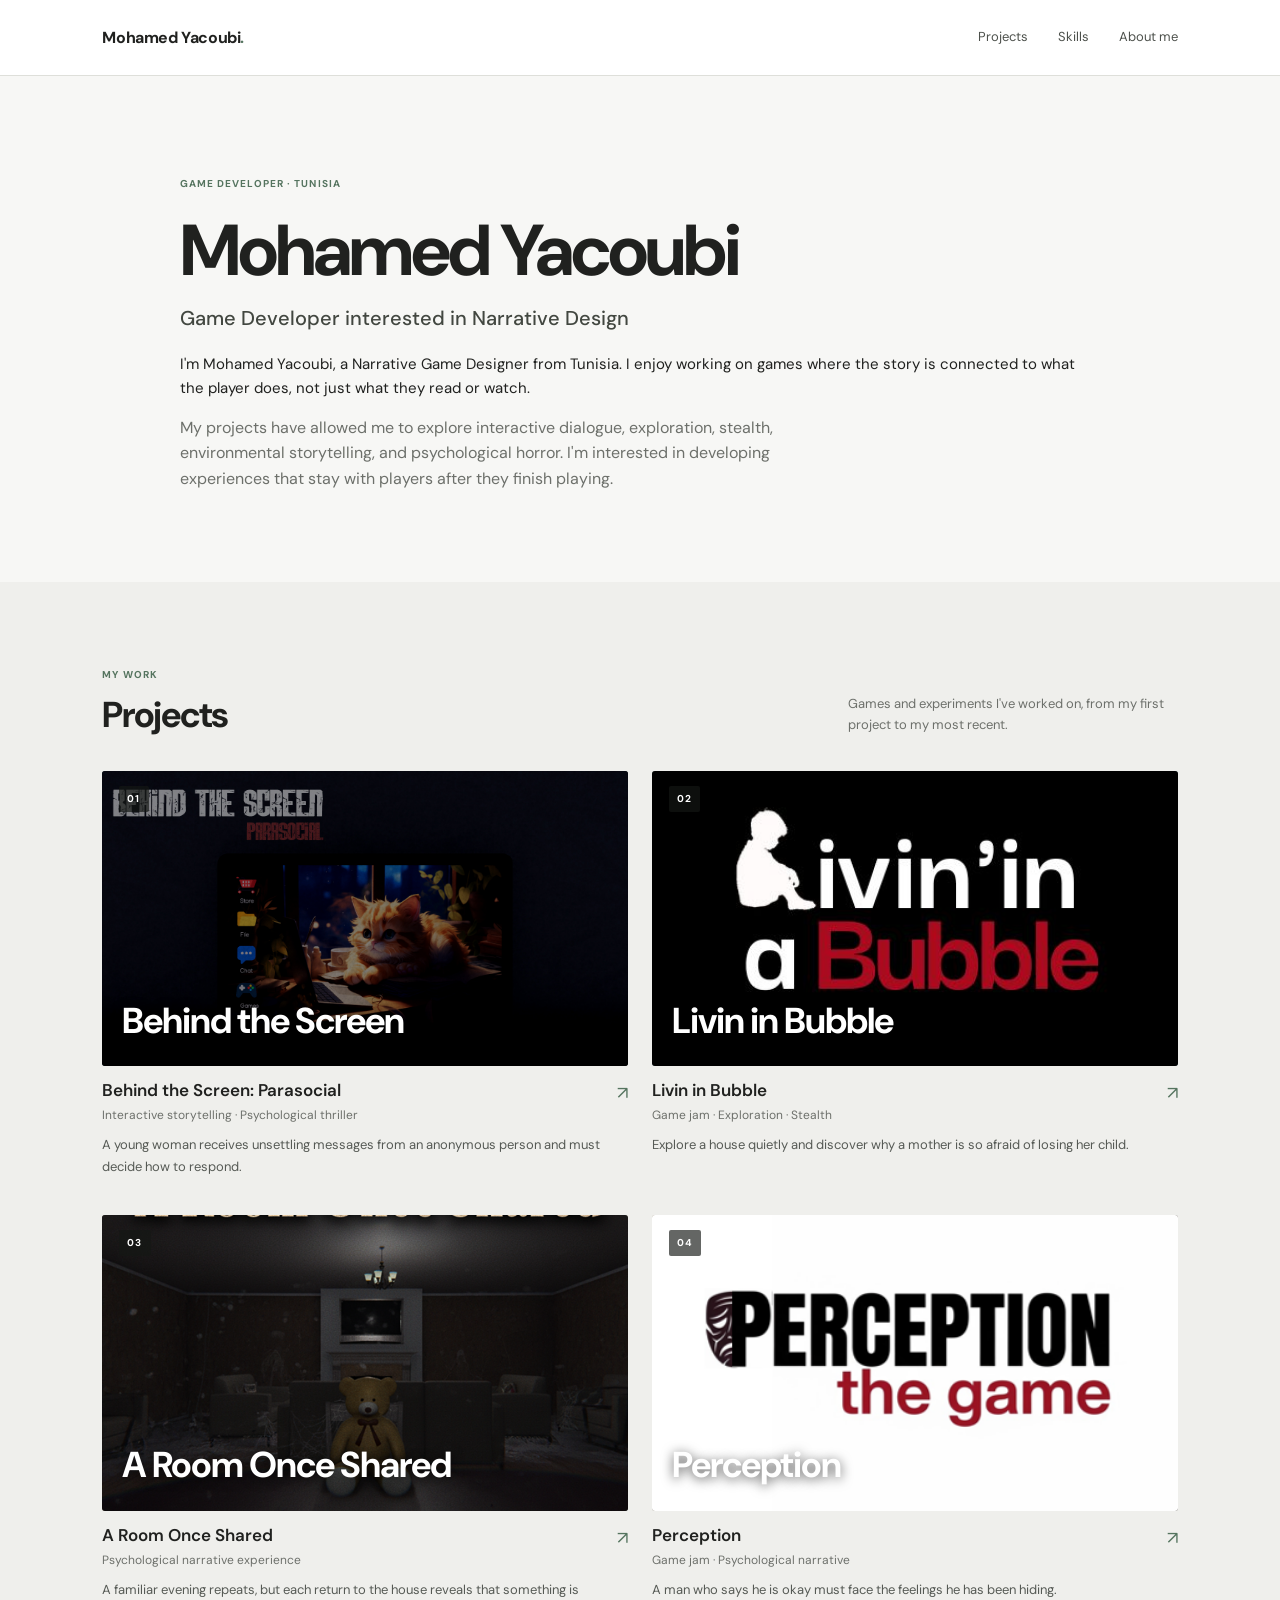
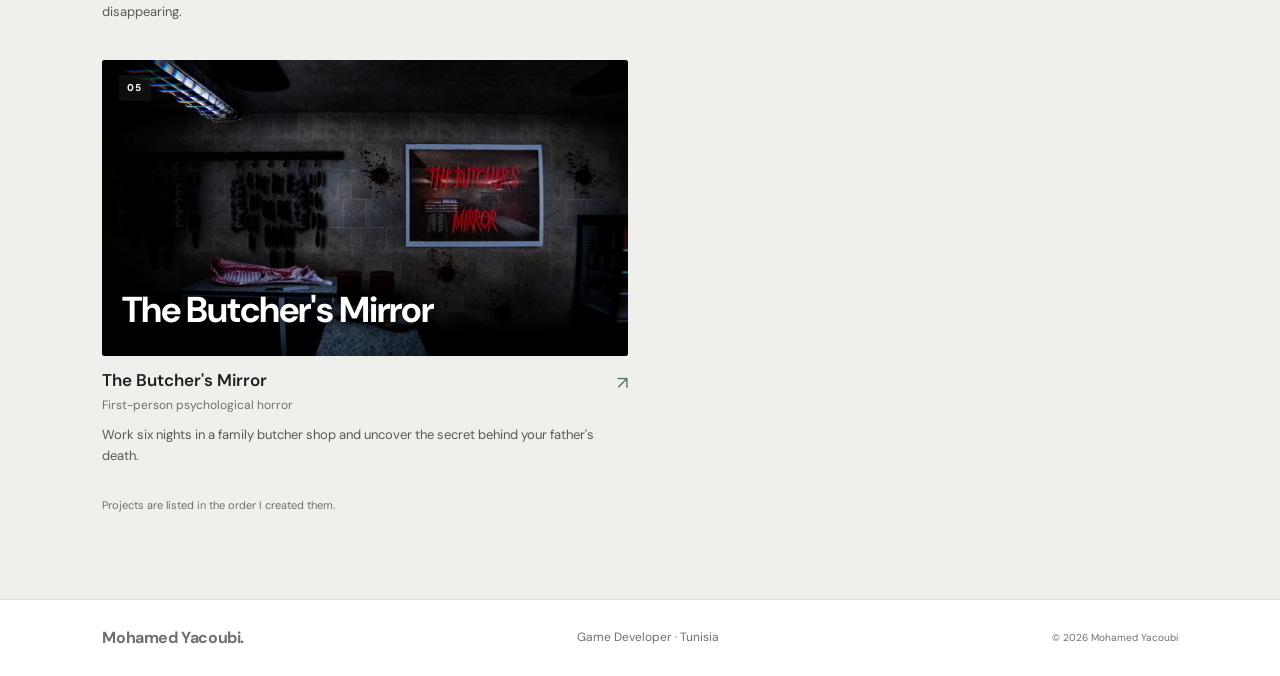
==== commit 05b34278: "3" ====
--- a/index.html
+++ b/index.html
@@ -26,20 +26,10 @@
       <p class="eyebrow">GAME DEVELOPER · TUNISIA</p>
       <h1>Mohamed Yacoubi</h1>
       <h2>Game Developer interested in Narrative Design</h2>
-      <p>I'm Mohamed Yacoubi, a game developer from Tunisia. I enjoy working on games where the story is connected to what the player does, not just what they read or watch.</p>
+      <p>I'm Mohamed Yacoubi, a Narrative Game Designer from Tunisia. I enjoy working on games where the story is connected to what the player does, not just what they read or watch.</p>
         <p>My projects have allowed me to explore interactive dialogue, exploration, stealth, environmental storytelling, and psychological horror. I'm interested in developing experiences that stay with players after they finish playing.</p>
     </section>
 
-
-    <section class="skills-section" id="skills">
-      <p class="eyebrow">WHAT I WORK WITH</p>
-      <h2>Skills</h2>
-      <div class="skills-grid">
-        <div><h3>Narrative</h3><ul><li>Interactive storytelling</li><li>Story and character development</li><li>Environmental storytelling</li><li>Dialogue and player choices</li></ul></div>
-        <div><h3>Game Design</h3><ul><li>Gameplay loop design</li><li>Player objectives and progression</li><li>Exploration and stealth experiences</li><li>Psychological horror design</li></ul></div>
-        <div><h3>Development</h3><ul><li>Unity</li><li>C#</li><li>Prototyping gameplay ideas</li><li>Design documentation</li></ul></div>
-      </div>
-    </section>
 
 
 
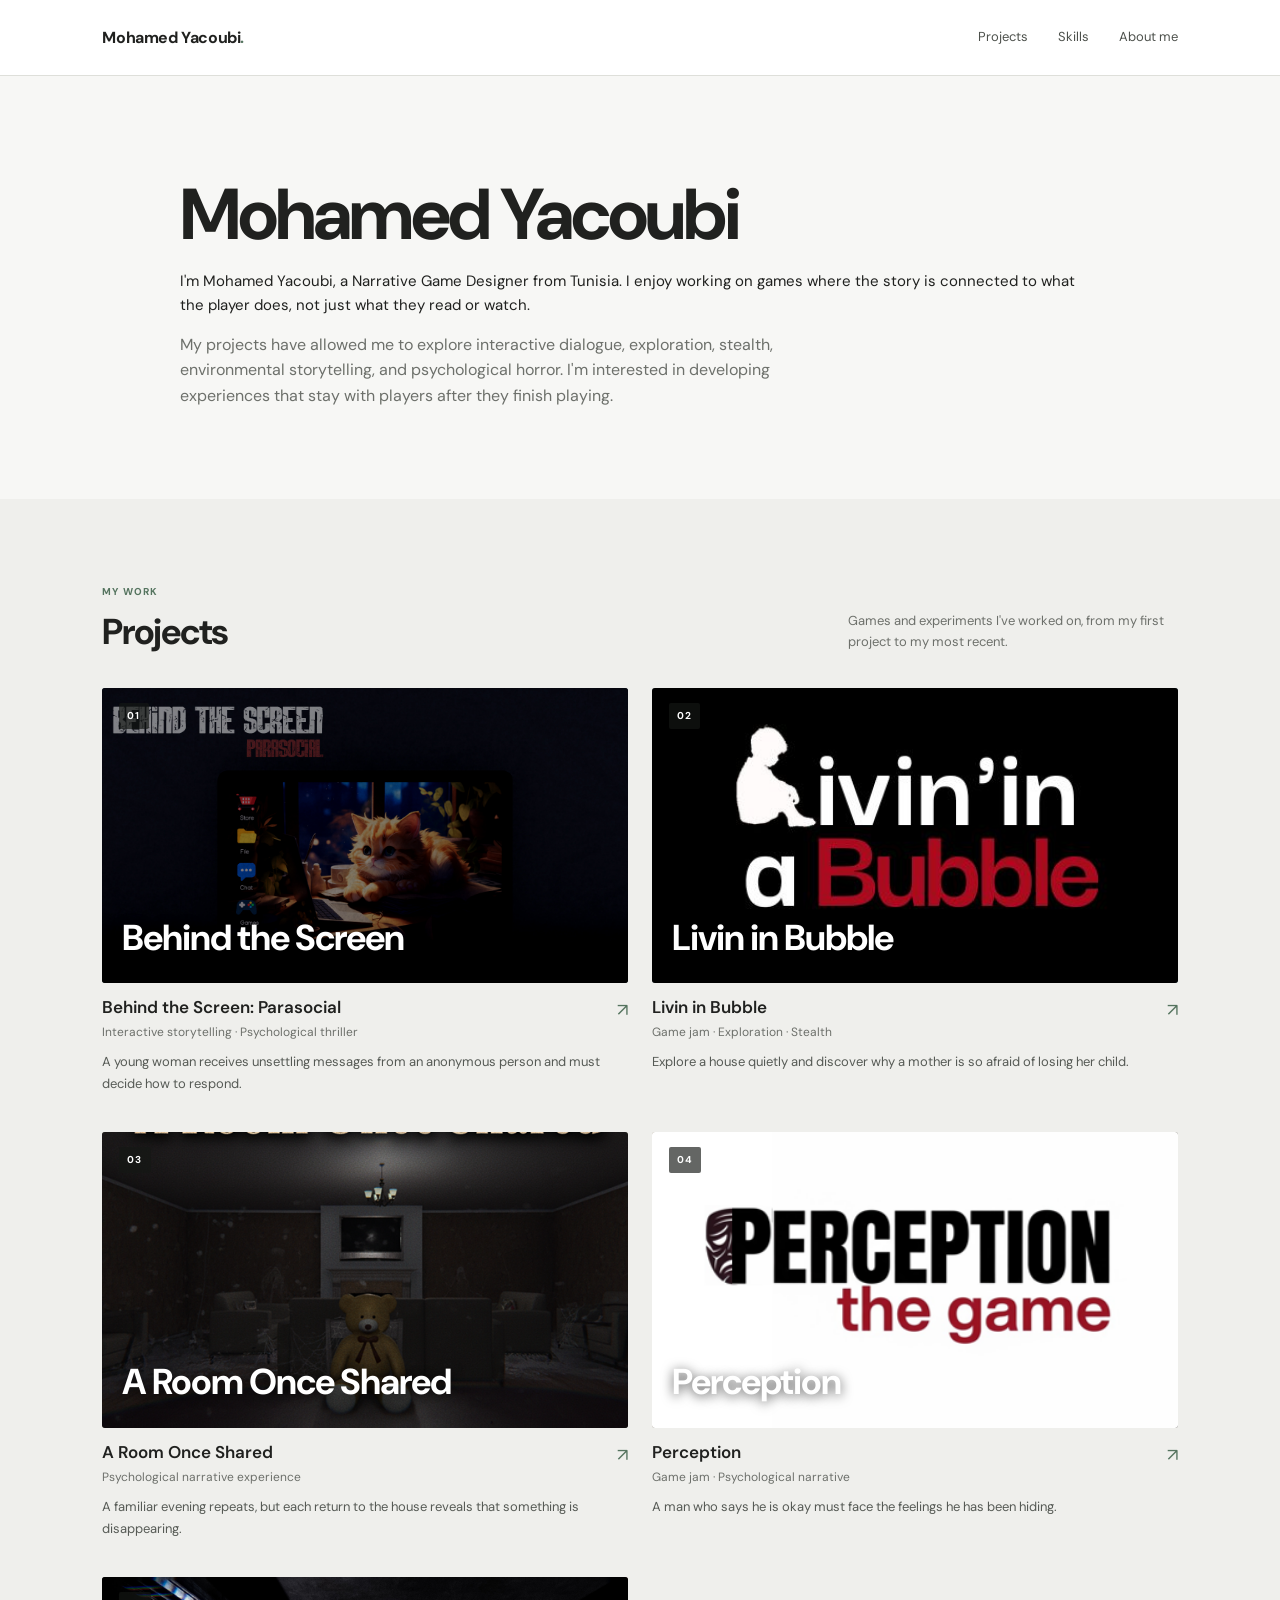
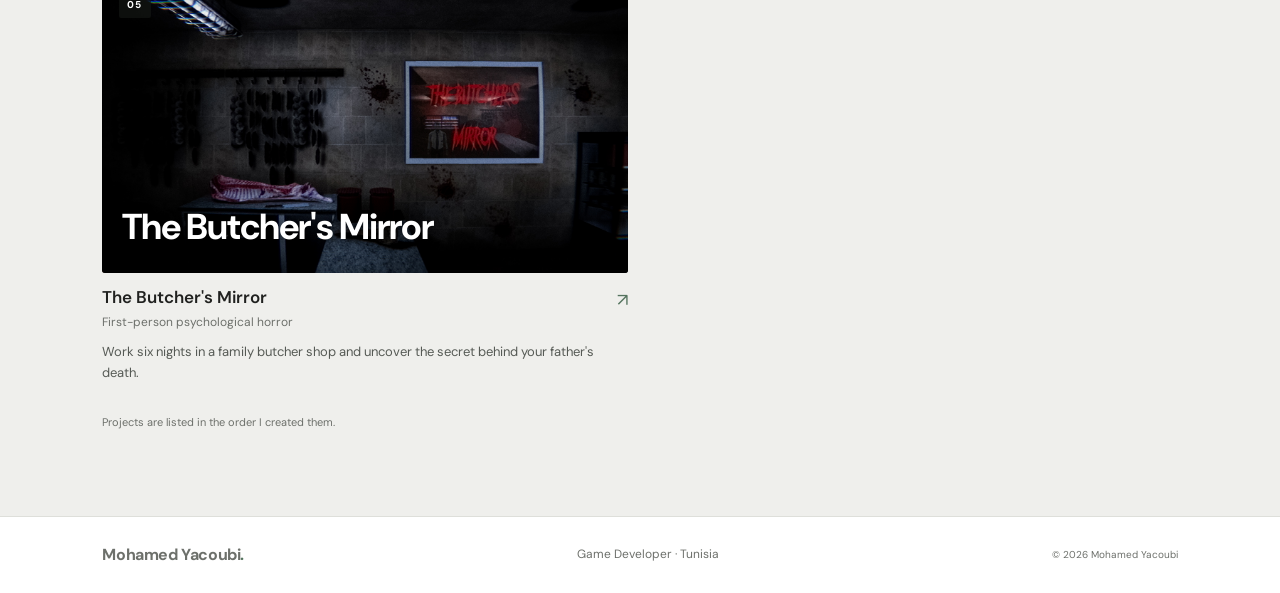
==== commit 8399c2d6: "4" ====
--- a/index.html
+++ b/index.html
@@ -23,9 +23,7 @@
 
   <main>
     <section class="simple-hero">
-      <p class="eyebrow">GAME DEVELOPER · TUNISIA</p>
       <h1>Mohamed Yacoubi</h1>
-      <h2>Game Developer interested in Narrative Design</h2>
       <p>I'm Mohamed Yacoubi, a Narrative Game Designer from Tunisia. I enjoy working on games where the story is connected to what the player does, not just what they read or watch.</p>
         <p>My projects have allowed me to explore interactive dialogue, exploration, stealth, environmental storytelling, and psychological horror. I'm interested in developing experiences that stay with players after they finish playing.</p>
     </section>
